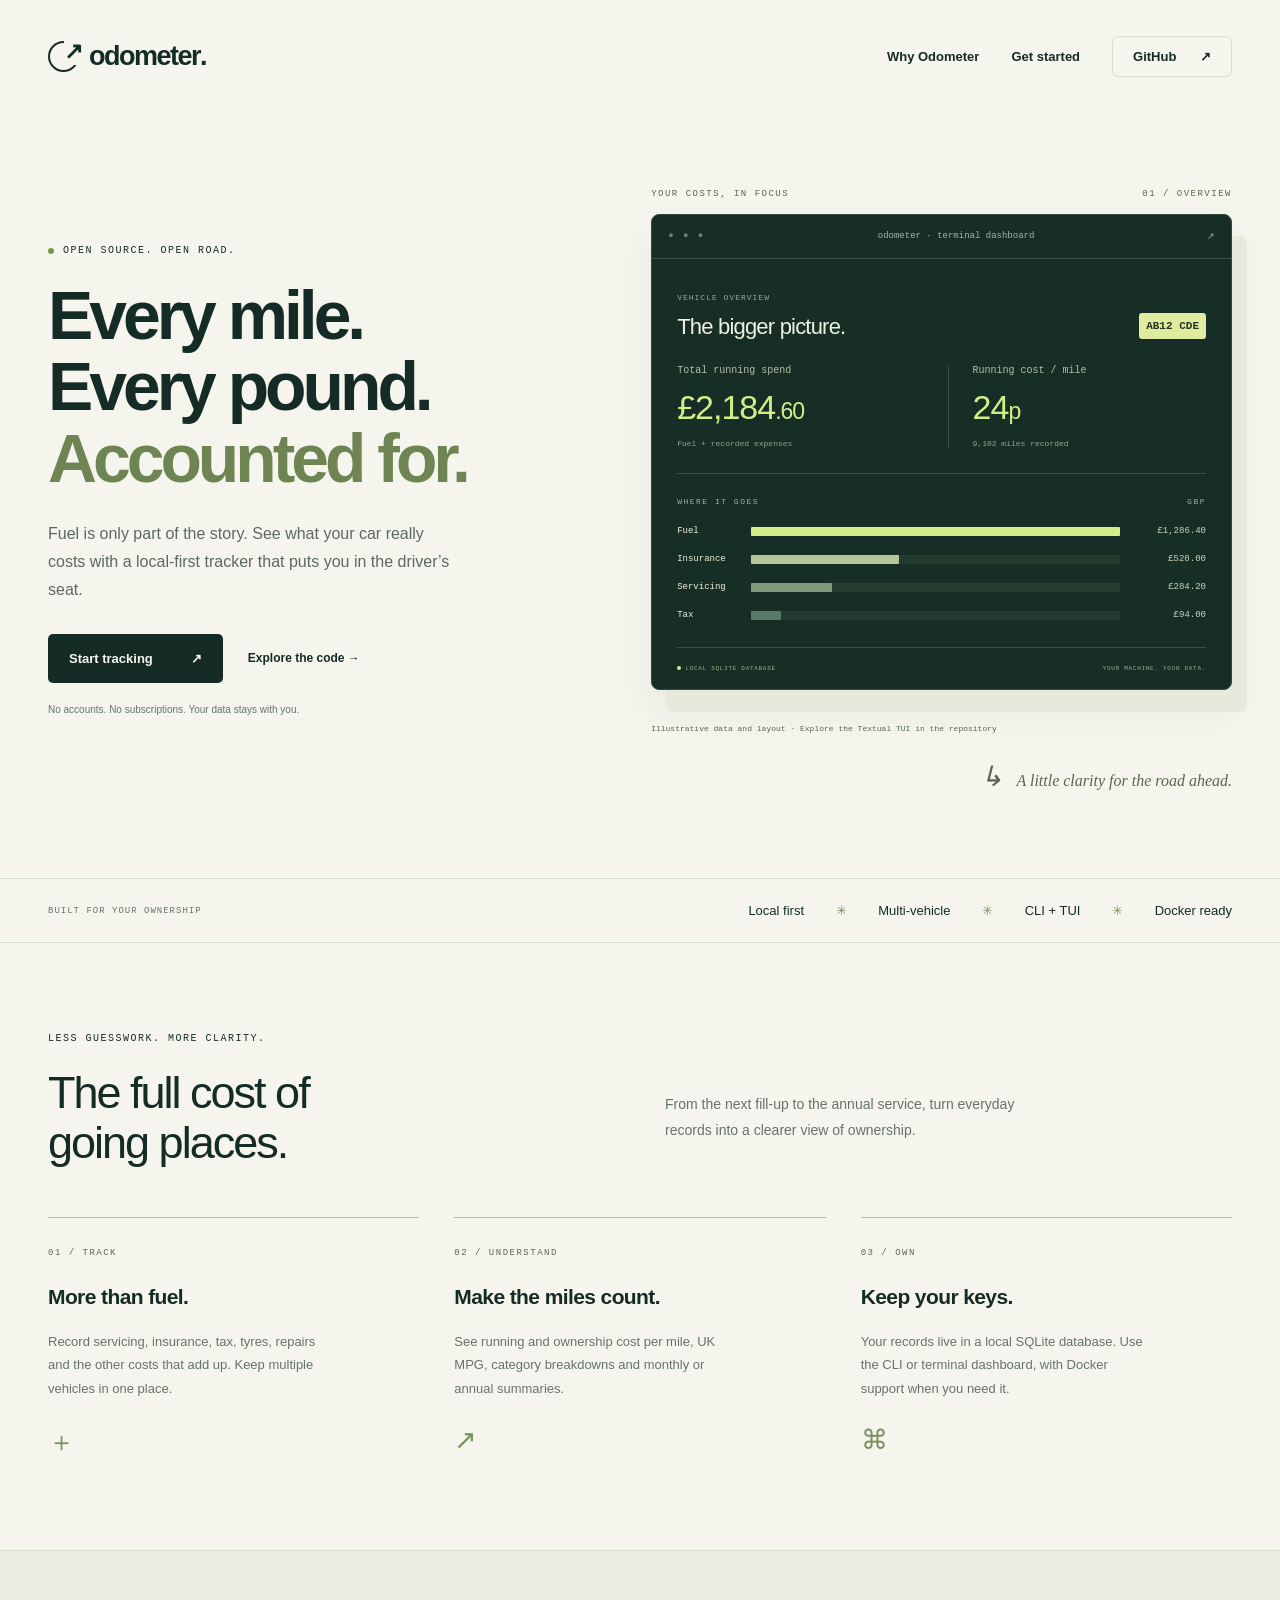
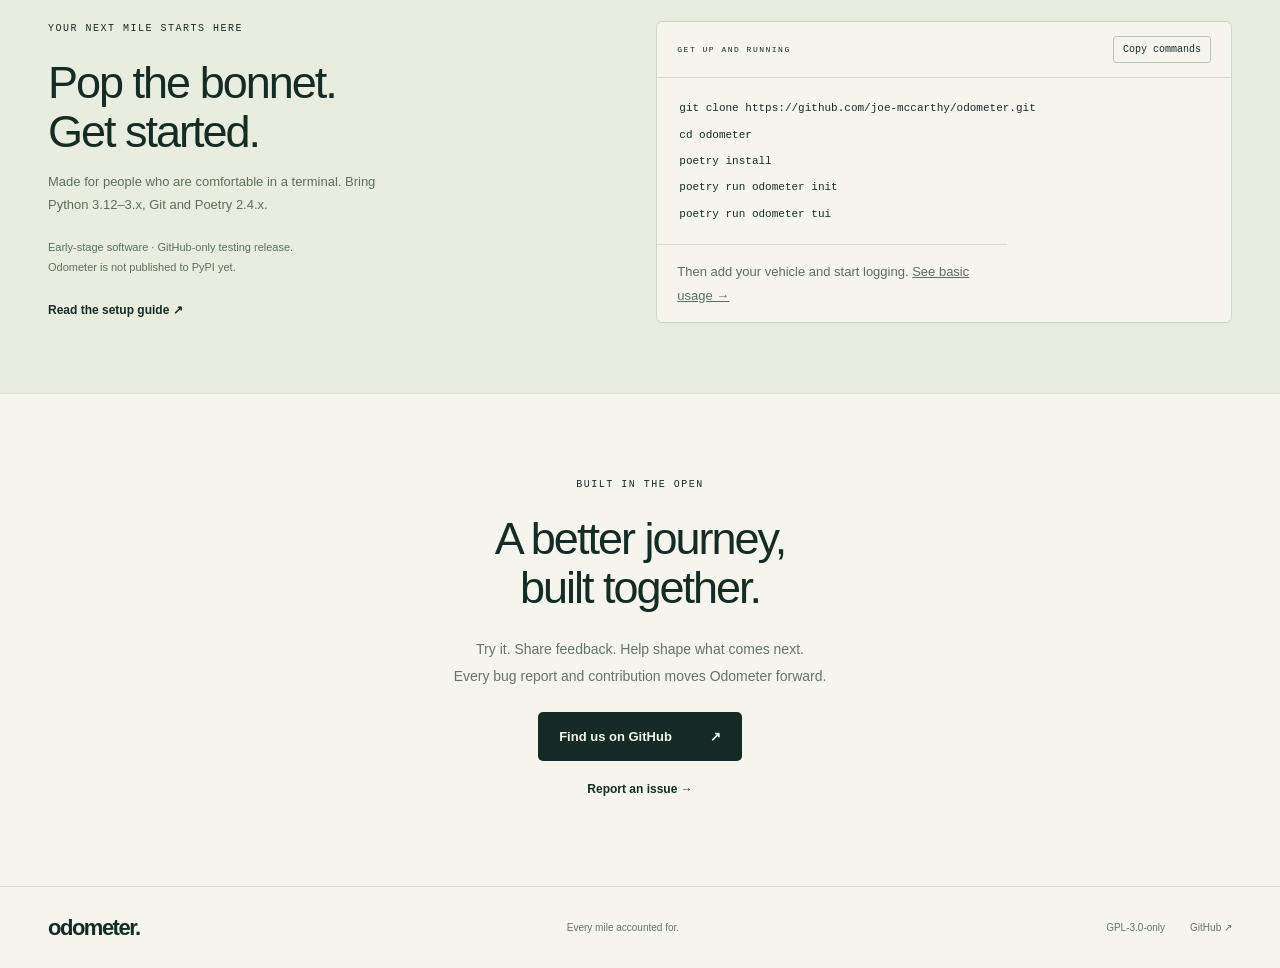
==== marketing/index.html @ 2755874d "Add accepted static Odometer marketing site Include manual-only Pages publishing preparation; deploy" ====
<!doctype html>
<html lang="en">
<head>
  <meta charset="utf-8">
  <meta name="viewport" content="width=device-width, initial-scale=1">
  <meta name="description" content="Know what your car really costs. Odometer is an open-source, local-first vehicle cost tracker with a CLI and terminal dashboard. No cloud, accounts or subscriptions.">
  <meta name="theme-color" content="#142c25">
  <meta property="og:title" content="Odometer — Every mile accounted for.">
  <meta property="og:description" content="Track fuel, servicing and the real cost of car ownership. Open source. Local first. Yours.">
  <meta property="og:type" content="website">
  <title>Odometer — Every mile accounted for.</title>
  <link rel="icon" href="favicon.svg" type="image/svg+xml">
  <link rel="stylesheet" href="styles.css">
  <script src="script.js" defer></script>
</head>
<body>
<a class="skip" href="#main">Skip to content</a>
<header class="wrap nav"><a class="brand" href="#" aria-label="Odometer home"><span class="mark" aria-hidden="true">o<span>↗</span></span> odometer<span class="brand-dot">.</span></a><nav aria-label="Main navigation"><a href="#features">Why Odometer</a><a href="#start">Get started</a><a class="repo" href="https://github.com/joe-mccarthy/odometer">GitHub <span aria-hidden="true">↗</span></a></nav></header>
<main id="main">
<section class="wrap hero">
  <div class="hero-copy"><p class="eyebrow"><span class="status-dot"></span> OPEN SOURCE. OPEN ROAD.</p><h1>Every mile.<br>Every pound.<br><em>Accounted for.</em></h1><p class="intro">Fuel is only part of the story. See what your car really costs with a local-first tracker that puts you in the driver’s seat.</p><div class="actions"><a class="button primary" href="#start">Start tracking <span aria-hidden="true">↗</span></a><a class="text-link" href="https://github.com/joe-mccarthy/odometer">Explore the code <span aria-hidden="true">→</span></a></div><p class="fine">No accounts. No subscriptions. Your data stays with you.</p></div>
  <div class="preview"><div class="preview-label"><span>YOUR COSTS, IN FOCUS</span><span>01 / OVERVIEW</span></div><div class="terminal"><div class="terminal-top"><span class="lights" aria-hidden="true">● ● ●</span><span>odometer · terminal dashboard</span><span aria-hidden="true">↗</span></div><div class="terminal-body"><div class="dash-head"><div><span class="mono muted">VEHICLE OVERVIEW</span><h2>The bigger picture.</h2></div><span class="plate">AB12 CDE</span></div><div class="metrics"><div><span>Total running spend</span><strong>£2,184<span>.60</span></strong><small>Fuel + recorded expenses</small></div><div><span>Running cost / mile</span><strong>24<span>p</span></strong><small>9,102 miles recorded</small></div></div><div class="chart-head"><span>WHERE IT GOES</span><span>GBP</span></div><div class="bar-row"><span>Fuel</span><div><i style="--size:100%"></i></div><b>£1,286.40</b></div><div class="bar-row"><span>Insurance</span><div><i style="--size:40%;--bar:#b5c69b"></i></div><b>£520.00</b></div><div class="bar-row"><span>Servicing</span><div><i style="--size:22%;--bar:#819a79"></i></div><b>£284.20</b></div><div class="bar-row"><span>Tax</span><div><i style="--size:8%;--bar:#567b68"></i></div><b>£94.00</b></div><div class="terminal-bottom"><span><span class="status-dot"></span> LOCAL SQLITE DATABASE</span><span>YOUR MACHINE. YOUR DATA.</span></div></div></div><p class="sample">Illustrative data and layout · Explore the Textual TUI in the repository</p><div class="preview-note"><span aria-hidden="true">↳</span> A little clarity for the road ahead.</div></div>
</section>
<div class="principles"><div class="wrap"><span>BUILT FOR YOUR OWNERSHIP</span><p>Local first <i>✳</i> Multi-vehicle <i>✳</i> CLI + TUI <i>✳</i> Docker ready</p></div></div>
<section class="wrap features" id="features"><div class="section-heading"><p class="eyebrow">LESS GUESSWORK. MORE CLARITY.</p><h2>The full cost of<br>going places.</h2><p>From the next fill-up to the annual service, turn everyday records into a clearer view of ownership.</p></div><div class="feature-grid"><article><span class="feature-number">01 / TRACK</span><h3>More than fuel.</h3><p>Record servicing, insurance, tax, tyres, repairs and the other costs that add up. Keep multiple vehicles in one place.</p><span class="feature-glyph" aria-hidden="true">＋</span></article><article><span class="feature-number">02 / UNDERSTAND</span><h3>Make the miles count.</h3><p>See running and ownership cost per mile, UK MPG, category breakdowns and monthly or annual summaries.</p><span class="feature-glyph" aria-hidden="true">↗</span></article><article><span class="feature-number">03 / OWN</span><h3>Keep your keys.</h3><p>Your records live in a local SQLite database. Use the CLI or terminal dashboard, with Docker support when you need it.</p><span class="feature-glyph" aria-hidden="true">⌘</span></article></div></section>
<section class="start-section" id="start"><div class="wrap start-grid"><div><p class="eyebrow">YOUR NEXT MILE STARTS HERE</p><h2>Pop the bonnet.<br>Get started.</h2><p>Made for people who are comfortable in a terminal. Bring Python 3.12–3.x, Git and Poetry 2.4.x.</p><p class="release-note">Early-stage software · GitHub-only testing release.<br>Odometer is not published to PyPI yet.</p><a class="text-link" href="https://github.com/joe-mccarthy/odometer#run-locally-from-source">Read the setup guide <span aria-hidden="true">↗</span></a></div><div class="code-panel"><div class="code-top"><span>GET UP AND RUNNING</span><button id="copy" type="button">Copy commands</button></div><pre><code id="commands">git clone https://github.com/joe-mccarthy/odometer.git
cd odometer
poetry install
poetry run odometer init
poetry run odometer tui</code></pre><p>Then add your vehicle and start logging. <a href="https://github.com/joe-mccarthy/odometer#basic-usage">See basic usage →</a></p><span id="copy-status" class="sr-only" role="status"></span></div></div></section>
<section class="wrap contribute"><p class="eyebrow">BUILT IN THE OPEN</p><h2>A better journey,<br>built together.</h2><p>Try it. Share feedback. Help shape what comes next.<br>Every bug report and contribution moves Odometer forward.</p><a class="button primary" href="https://github.com/joe-mccarthy/odometer">Find us on GitHub <span aria-hidden="true">↗</span></a><a class="text-link" href="https://github.com/joe-mccarthy/odometer/issues">Report an issue →</a></section>
</main>
<footer class="wrap"><a class="brand" href="#">odometer.</a><span>Every mile accounted for.</span><div><a href="https://github.com/joe-mccarthy/odometer/blob/main/LICENSE">GPL-3.0-only</a><a href="https://github.com/joe-mccarthy/odometer">GitHub ↗</a></div></footer>
</body>
</html>
---- marketing/styles.css ----
:root{--paper:#f6f5ed;--ink:#142c25;--muted:#66736a;--line:#d6dcd0;--accent:#d3ed88}*{box-sizing:border-box}html{scroll-behavior:smooth;scroll-padding-top:30px}body{margin:0;background:var(--paper);color:var(--ink);font-family:Arial,Helvetica,sans-serif;-webkit-font-smoothing:antialiased}a{color:inherit;text-decoration:none}a,button{-webkit-tap-highlight-color:transparent}a:focus-visible,button:focus-visible{outline:3px solid #658d37;outline-offset:5px}.wrap{max-width:1280px;padding:0 48px;margin:auto}.nav{height:112px;display:flex;align-items:center;justify-content:space-between}.brand{font-weight:800;font-size:27px;letter-spacing:-1.5px;display:flex;align-items:center;gap:10px}.brand-dot{margin-left:-10px}.mark{display:inline-flex;width:31px;height:31px;border:2px solid;border-radius:50%;align-items:center;justify-content:center;font-size:0;position:relative}.mark span{font-size:23px;position:absolute;top:-5px;right:-4px;background:var(--paper)}nav{display:flex;align-items:center;gap:32px;font-size:13px;font-weight:600}.repo{border:1px solid var(--line);border-radius:6px;padding:12px 20px}.repo span{padding-left:20px}.hero{display:grid;grid-template-columns:1fr 1.05fr;gap:50px;align-items:center;padding-top:65px;padding-bottom:85px}.eyebrow,.mono,.preview-label,.feature-number,.chart-head,.terminal-bottom,.code-top{font-family:monospace;font-size:10px;letter-spacing:1.5px;font-weight:500}.eyebrow{display:flex;align-items:center;gap:9px;margin:0 0 24px}.status-dot{display:inline-block;width:6px;height:6px;background:#749b49;border-radius:50%}h1{font-size:clamp(48px,5.3vw,72px);letter-spacing:-4px;line-height:1.05;margin:0 0 26px;font-weight:600}h1 em{font-style:normal;color:#6e8553}.intro{max-width:410px;line-height:1.75;color:#5b695f;font-size:16px}.actions{display:flex;gap:25px;align-items:center;margin-top:30px}.button{display:inline-flex;justify-content:space-between;gap:38px;align-items:center;padding:17px 21px;border-radius:5px;font-size:13px;font-weight:600}.primary{background:var(--ink);color:var(--paper)}.primary:hover{background:#2d4938}.text-link{font-size:12px;font-weight:600;line-height:1.8}.text-link:hover,footer a:hover,nav a:hover{text-decoration:underline}.fine{font-size:10px;color:var(--muted);margin-top:21px}.preview{position:relative;min-width:0;padding-top:12px}.preview-label{display:flex;justify-content:space-between;color:#59664d;margin-bottom:15px;font-size:9px}.terminal{background:#172e26;color:#edf2df;border:1px solid #344a3b;border-radius:8px;box-shadow:15px 22px 0 #e6e9dc,0 20px 40px #19312610;overflow:hidden}.terminal-top{display:flex;justify-content:space-between;padding:16px;border-bottom:1px solid #385044;color:#a3b4a4;font:9px monospace}.lights{color:#6b8574;letter-spacing:2px}.terminal-body{padding:27px 25px 0}.dash-head{display:flex;align-items:center;justify-content:space-between;gap:12px}.muted{color:#9bac99;font-size:8px;letter-spacing:1px}.dash-head h2{font-size:22px;font-weight:400;letter-spacing:-.8px;margin:10px 0 25px}.plate{background:#dfeb9e;color:#253325;border-radius:3px;padding:7px;font:600 11px monospace;white-space:nowrap}.metrics{display:grid;grid-template-columns:1fr 1fr;border-bottom:1px solid #3c5042;padding-bottom:25px;gap:12px}.metrics div{display:flex;flex-direction:column;gap:12px}.metrics div+div{border-left:1px solid #3c5042;padding-left:24px}.metrics div>span{font:10px monospace;color:#b2c0ab}.metrics strong{font-size:34px;font-weight:400;letter-spacing:-1px;color:var(--accent)}.metrics strong span{font-size:23px}.metrics small{font:8px monospace;color:#93a68d}.chart-head{display:flex;justify-content:space-between;color:#9eb196;margin:23px 0 20px;font-size:8px}.bar-row{display:grid;grid-template-columns:62px 1fr 74px;gap:12px;align-items:center;margin:18px 0;font:9px monospace}.bar-row>div{height:9px;background:#223c30}.bar-row i{display:block;height:100%;width:var(--size);background:var(--bar,var(--accent));border-radius:1px}.bar-row b{text-align:right;font-weight:400;color:#c9d4be}.terminal-bottom{display:flex;justify-content:space-between;gap:10px;border-top:1px solid #3c5042;margin-top:27px;padding:17px 0;font-size:6px;letter-spacing:.7px;color:#9eb196}.terminal-bottom .status-dot{width:4px;height:4px;background:var(--accent)}.sample{font:8px monospace;color:#59664d;margin-top:34px}.preview-note{font-family:Georgia,serif;font-size:16px;font-style:italic;text-align:right;margin-top:27px;color:#59664d}.preview-note span{font-size:28px;margin-right:10px}.principles{border-top:1px solid var(--line);border-bottom:1px solid var(--line)}.principles .wrap{display:flex;justify-content:space-between;align-items:center;padding-top:24px;padding-bottom:24px;gap:20px}.principles span{font:9px monospace;letter-spacing:1px;color:var(--muted)}.principles p{margin:0;font-size:13px}.principles i{font-style:normal;margin:0 28px;color:#7e9667}.features{padding-top:90px;padding-bottom:90px}.section-heading{display:grid;grid-template-columns:1fr 1fr;column-gap:50px}.section-heading .eyebrow{grid-column:1/-1}.section-heading h2,.start-grid h2,.contribute h2{font-size:45px;line-height:1.1;letter-spacing:-2px;font-weight:500;margin:0}.section-heading>p:last-child{color:var(--muted);font-size:14px;line-height:1.8;max-width:350px;align-self:center}.feature-grid{display:grid;grid-template-columns:repeat(3,1fr);gap:35px;margin-top:50px}.feature-grid article{border-top:1px solid #aebda6;padding-top:23px;position:relative}.feature-number{color:#59664d;font-size:9px}.feature-grid h3{font-size:21px;letter-spacing:-.6px;margin-top:26px}.feature-grid p{font-size:13px;line-height:1.8;color:var(--muted);max-width:290px}.feature-glyph{font-size:27px;display:block;margin-top:24px;color:#78915f}.start-section{background:#e9eddf;border-block:1px solid #d7dece;padding:70px 0}.start-grid{display:grid;grid-template-columns:1fr 1.05fr;gap:60px;align-items:center}.start-grid>div>p:not(.eyebrow){font-size:13px;line-height:1.8;color:#5e6e5c;max-width:350px}.start-grid .release-note{font-size:11px!important;margin:22px 0}.code-panel{background:var(--paper);border:1px solid #cdd6c2;border-radius:6px;min-width:0}.code-top{display:flex;align-items:center;justify-content:space-between;padding:14px 20px;border-bottom:1px solid var(--line);font-size:8px}button{font:10px monospace;background:none;border:1px solid #b9c6af;border-radius:3px;padding:7px 9px;color:var(--ink);cursor:pointer}button:hover{background:#e2e9d7}pre{padding:17px 22px;margin:0;overflow:auto;font:11px/2.4 monospace;tab-size:2}.code-panel>p{border-top:1px solid var(--line);padding:15px 20px;font-size:10px;line-height:1.8;margin:0;color:var(--muted)}.code-panel a{text-decoration:underline}.contribute{padding-top:85px;padding-bottom:85px;text-align:center}.contribute .eyebrow{justify-content:center}.contribute p:not(.eyebrow){font-size:14px;line-height:1.9;color:var(--muted);margin:23px 0}.contribute .text-link{display:block;margin-top:18px}footer{display:flex;align-items:center;justify-content:space-between;border-top:1px solid var(--line);padding-top:28px!important;padding-bottom:28px!important;font-size:10px;color:var(--muted)}footer .brand{font-size:22px;color:var(--ink)}footer div{display:flex;gap:25px}.sr-only,.skip:not(:focus){position:absolute;width:1px;height:1px;padding:0;margin:-1px;overflow:hidden;clip:rect(0,0,0,0);white-space:nowrap;border:0}.skip:focus{position:fixed;top:8px;left:8px;padding:15px;background:white;z-index:10}@media(min-width:1500px){.hero{padding-top:90px;padding-bottom:100px}}@media(max-width:900px){.wrap{padding-inline:28px}.hero{gap:28px}h1{font-size:53px;letter-spacing:-3px}.actions{gap:15px;flex-wrap:wrap}.terminal-body{padding:20px 16px 0}.metrics strong{font-size:27px}.metrics div+div{padding-left:14px}.bar-row{gap:6px;grid-template-columns:56px 1fr 66px}.terminal-bottom{font-size:5px}.principles i{margin-inline:12px}.start-grid{gap:30px}pre{font-size:9px;padding-inline:15px}}@media(max-width:680px){.wrap{padding-inline:22px}.nav{height:85px}.brand{font-size:24px}nav{gap:16px;font-size:11px}nav a:first-child{display:none}.repo{padding:9px 12px}.repo span{padding-left:8px}.hero{grid-template-columns:1fr;padding-top:35px;padding-bottom:48px;gap:45px}h1{font-size:58px;letter-spacing:-3px}.intro{font-size:15px}.preview{max-width:520px;width:100%;margin:auto}.preview-note{font-size:14px}.terminal-body{padding:24px 20px 0}.metrics strong{font-size:34px}.terminal-bottom{font-size:6px}.principles .wrap{display:block;padding-block:22px}.principles p{font-size:11px;margin-top:15px}.principles i{margin-inline:9px}.section-heading,.start-grid{grid-template-columns:1fr}.section-heading h2,.start-grid h2,.contribute h2{font-size:39px}.features{padding-block:55px}.feature-grid{grid-template-columns:1fr;gap:28px;margin-top:25px}.feature-grid h3{margin-top:17px}.feature-grid p{max-width:100%}.feature-glyph{position:absolute;right:0;top:18px;margin:0}.start-section{padding-block:50px}.start-grid{gap:26px}pre{font-size:10px}.contribute{padding-block:55px}footer{flex-wrap:wrap;gap:22px}footer>span{display:none}}@media(prefers-reduced-motion:reduce){html{scroll-behavior:auto}}
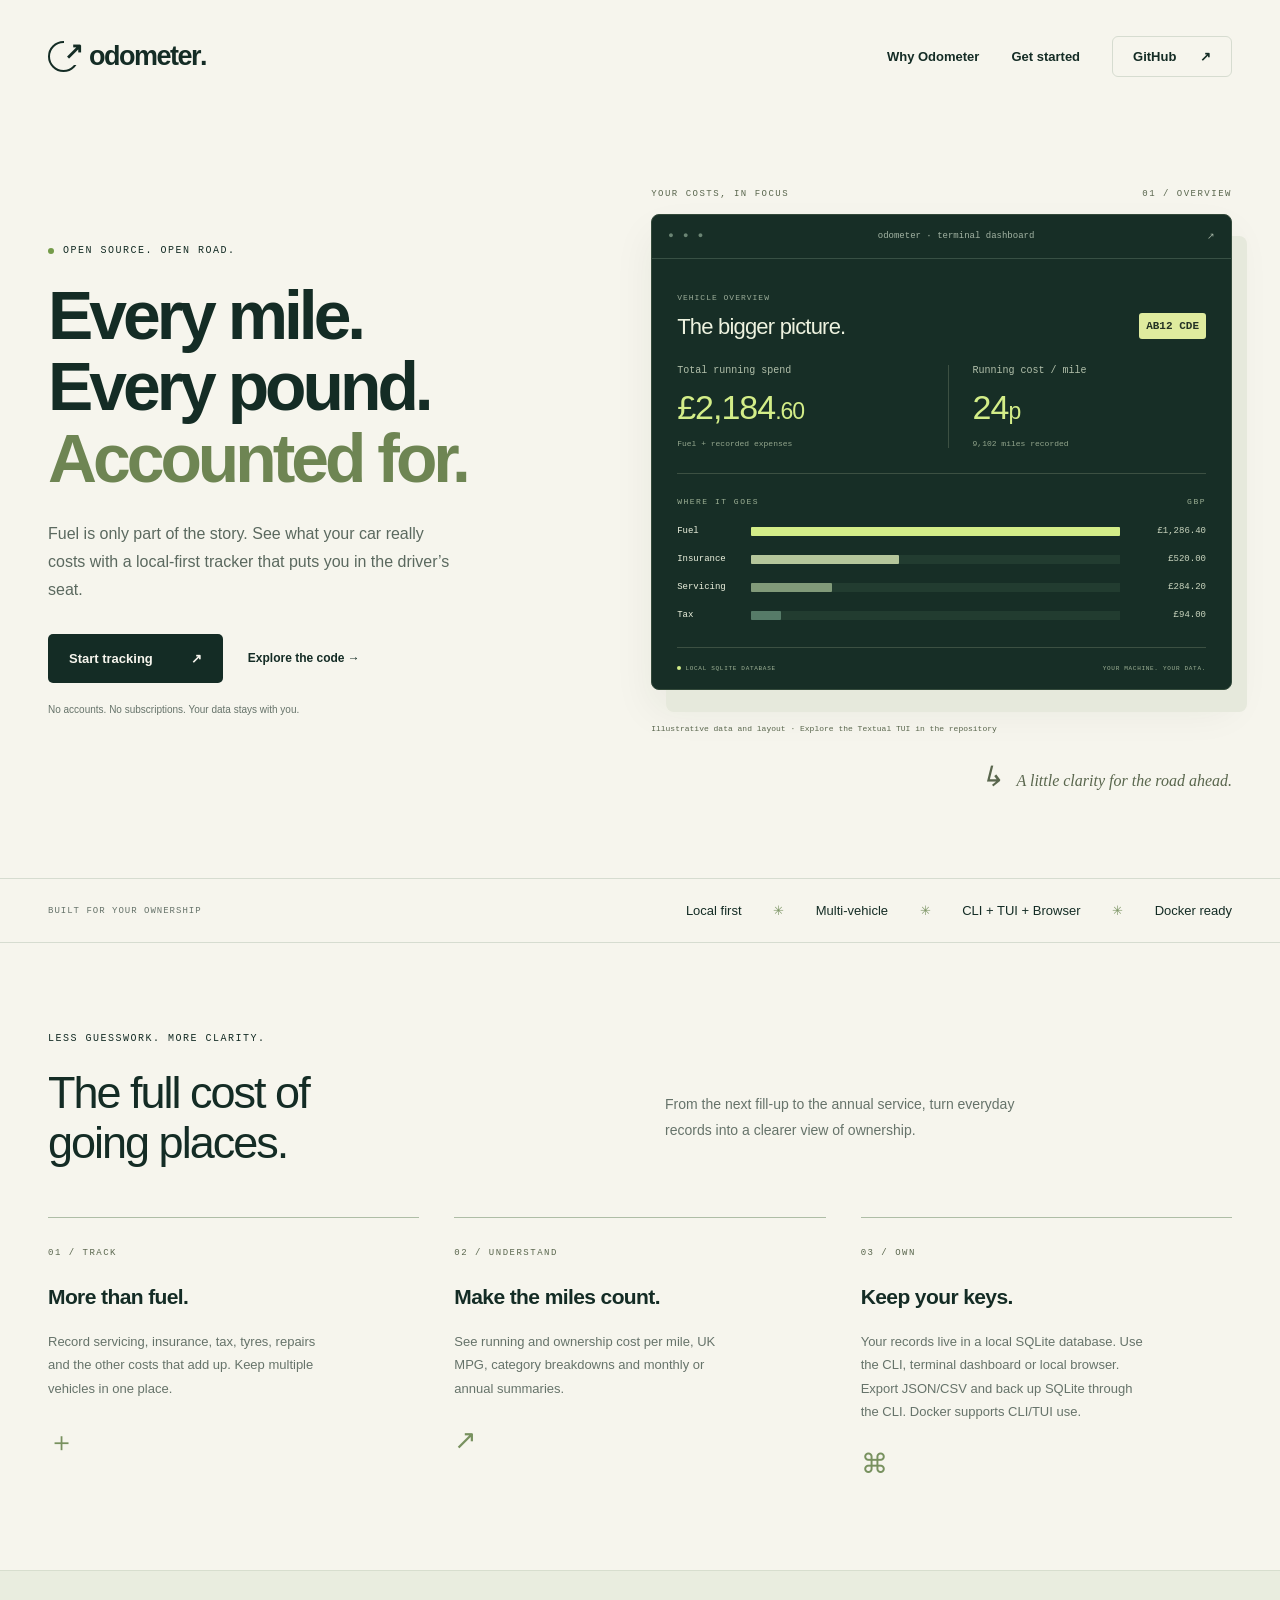
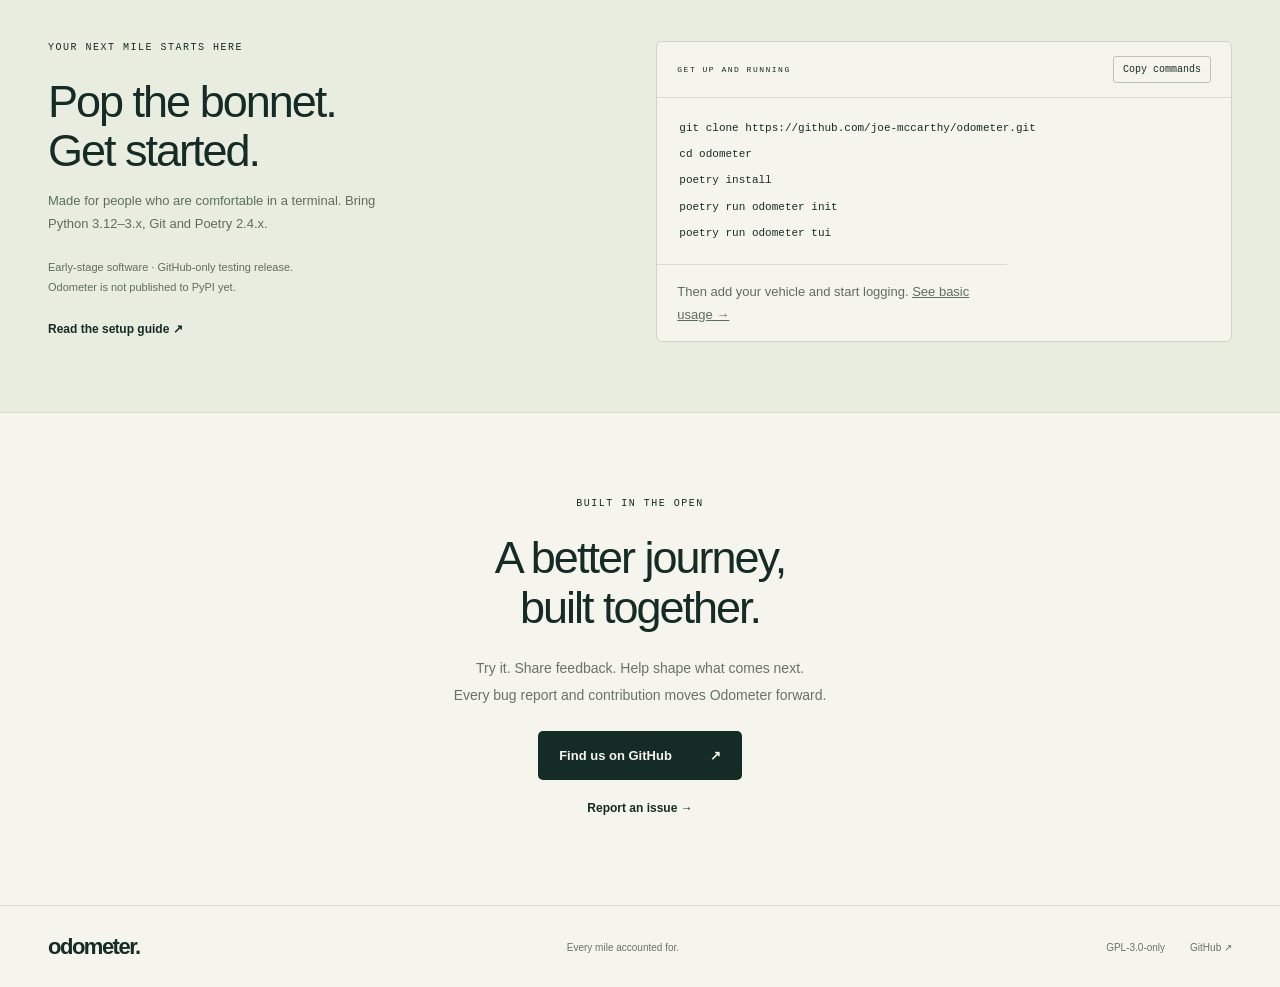
==== commit a91ccc79: "Audit release documentation and align version 0.2.0 Co-Authored-By: Paperclip <noreply@paperclip.ing" ====
--- a/marketing/index.html
+++ b/marketing/index.html
@@ -3,7 +3,7 @@
 <head>
   <meta charset="utf-8">
   <meta name="viewport" content="width=device-width, initial-scale=1">
-  <meta name="description" content="Know what your car really costs. Odometer is an open-source, local-first vehicle cost tracker with a CLI and terminal dashboard. No cloud, accounts or subscriptions.">
+  <meta name="description" content="Know what your car really costs. Odometer is an open-source, local-first vehicle cost tracker with CLI, terminal and local browser dashboards. No cloud, accounts or subscriptions.">
   <meta name="theme-color" content="#142c25">
   <meta property="og:title" content="Odometer — Every mile accounted for.">
   <meta property="og:description" content="Track fuel, servicing and the real cost of car ownership. Open source. Local first. Yours.">
@@ -21,8 +21,8 @@
   <div class="hero-copy"><p class="eyebrow"><span class="status-dot"></span> OPEN SOURCE. OPEN ROAD.</p><h1>Every mile.<br>Every pound.<br><em>Accounted for.</em></h1><p class="intro">Fuel is only part of the story. See what your car really costs with a local-first tracker that puts you in the driver’s seat.</p><div class="actions"><a class="button primary" href="#start">Start tracking <span aria-hidden="true">↗</span></a><a class="text-link" href="https://github.com/joe-mccarthy/odometer">Explore the code <span aria-hidden="true">→</span></a></div><p class="fine">No accounts. No subscriptions. Your data stays with you.</p></div>
   <div class="preview"><div class="preview-label"><span>YOUR COSTS, IN FOCUS</span><span>01 / OVERVIEW</span></div><div class="terminal"><div class="terminal-top"><span class="lights" aria-hidden="true">● ● ●</span><span>odometer · terminal dashboard</span><span aria-hidden="true">↗</span></div><div class="terminal-body"><div class="dash-head"><div><span class="mono muted">VEHICLE OVERVIEW</span><h2>The bigger picture.</h2></div><span class="plate">AB12 CDE</span></div><div class="metrics"><div><span>Total running spend</span><strong>£2,184<span>.60</span></strong><small>Fuel + recorded expenses</small></div><div><span>Running cost / mile</span><strong>24<span>p</span></strong><small>9,102 miles recorded</small></div></div><div class="chart-head"><span>WHERE IT GOES</span><span>GBP</span></div><div class="bar-row"><span>Fuel</span><div><i style="--size:100%"></i></div><b>£1,286.40</b></div><div class="bar-row"><span>Insurance</span><div><i style="--size:40%;--bar:#b5c69b"></i></div><b>£520.00</b></div><div class="bar-row"><span>Servicing</span><div><i style="--size:22%;--bar:#819a79"></i></div><b>£284.20</b></div><div class="bar-row"><span>Tax</span><div><i style="--size:8%;--bar:#567b68"></i></div><b>£94.00</b></div><div class="terminal-bottom"><span><span class="status-dot"></span> LOCAL SQLITE DATABASE</span><span>YOUR MACHINE. YOUR DATA.</span></div></div></div><p class="sample">Illustrative data and layout · Explore the Textual TUI in the repository</p><div class="preview-note"><span aria-hidden="true">↳</span> A little clarity for the road ahead.</div></div>
 </section>
-<div class="principles"><div class="wrap"><span>BUILT FOR YOUR OWNERSHIP</span><p>Local first <i>✳</i> Multi-vehicle <i>✳</i> CLI + TUI <i>✳</i> Docker ready</p></div></div>
-<section class="wrap features" id="features"><div class="section-heading"><p class="eyebrow">LESS GUESSWORK. MORE CLARITY.</p><h2>The full cost of<br>going places.</h2><p>From the next fill-up to the annual service, turn everyday records into a clearer view of ownership.</p></div><div class="feature-grid"><article><span class="feature-number">01 / TRACK</span><h3>More than fuel.</h3><p>Record servicing, insurance, tax, tyres, repairs and the other costs that add up. Keep multiple vehicles in one place.</p><span class="feature-glyph" aria-hidden="true">＋</span></article><article><span class="feature-number">02 / UNDERSTAND</span><h3>Make the miles count.</h3><p>See running and ownership cost per mile, UK MPG, category breakdowns and monthly or annual summaries.</p><span class="feature-glyph" aria-hidden="true">↗</span></article><article><span class="feature-number">03 / OWN</span><h3>Keep your keys.</h3><p>Your records live in a local SQLite database. Use the CLI or terminal dashboard, with Docker support when you need it.</p><span class="feature-glyph" aria-hidden="true">⌘</span></article></div></section>
+<div class="principles"><div class="wrap"><span>BUILT FOR YOUR OWNERSHIP</span><p>Local first <i>✳</i> Multi-vehicle <i>✳</i> CLI + TUI + Browser <i>✳</i> Docker ready</p></div></div>
+<section class="wrap features" id="features"><div class="section-heading"><p class="eyebrow">LESS GUESSWORK. MORE CLARITY.</p><h2>The full cost of<br>going places.</h2><p>From the next fill-up to the annual service, turn everyday records into a clearer view of ownership.</p></div><div class="feature-grid"><article><span class="feature-number">01 / TRACK</span><h3>More than fuel.</h3><p>Record servicing, insurance, tax, tyres, repairs and the other costs that add up. Keep multiple vehicles in one place.</p><span class="feature-glyph" aria-hidden="true">＋</span></article><article><span class="feature-number">02 / UNDERSTAND</span><h3>Make the miles count.</h3><p>See running and ownership cost per mile, UK MPG, category breakdowns and monthly or annual summaries.</p><span class="feature-glyph" aria-hidden="true">↗</span></article><article><span class="feature-number">03 / OWN</span><h3>Keep your keys.</h3><p>Your records live in a local SQLite database. Use the CLI, terminal dashboard or local browser. Export JSON/CSV and back up SQLite through the CLI. Docker supports CLI/TUI use.</p><span class="feature-glyph" aria-hidden="true">⌘</span></article></div></section>
 <section class="start-section" id="start"><div class="wrap start-grid"><div><p class="eyebrow">YOUR NEXT MILE STARTS HERE</p><h2>Pop the bonnet.<br>Get started.</h2><p>Made for people who are comfortable in a terminal. Bring Python 3.12–3.x, Git and Poetry 2.4.x.</p><p class="release-note">Early-stage software · GitHub-only testing release.<br>Odometer is not published to PyPI yet.</p><a class="text-link" href="https://github.com/joe-mccarthy/odometer#run-locally-from-source">Read the setup guide <span aria-hidden="true">↗</span></a></div><div class="code-panel"><div class="code-top"><span>GET UP AND RUNNING</span><button id="copy" type="button">Copy commands</button></div><pre><code id="commands">git clone https://github.com/joe-mccarthy/odometer.git
 cd odometer
 poetry install
